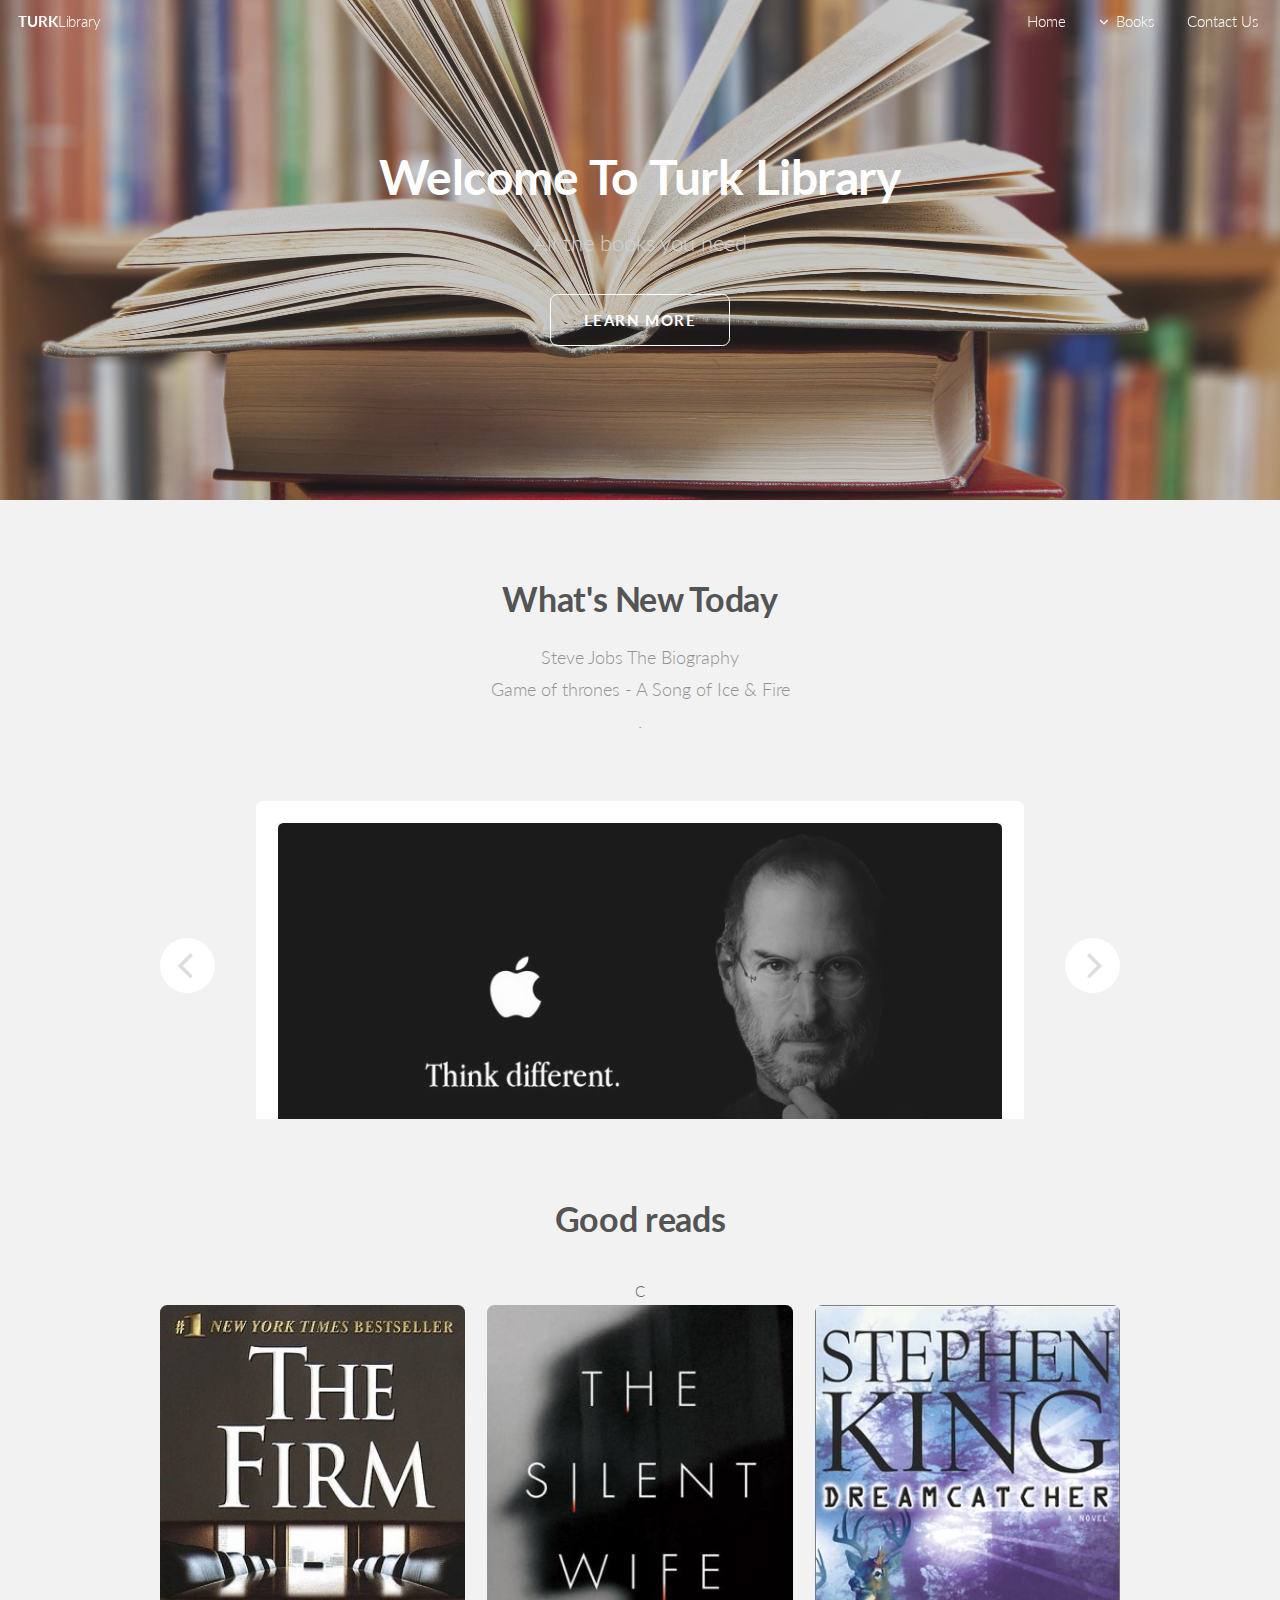
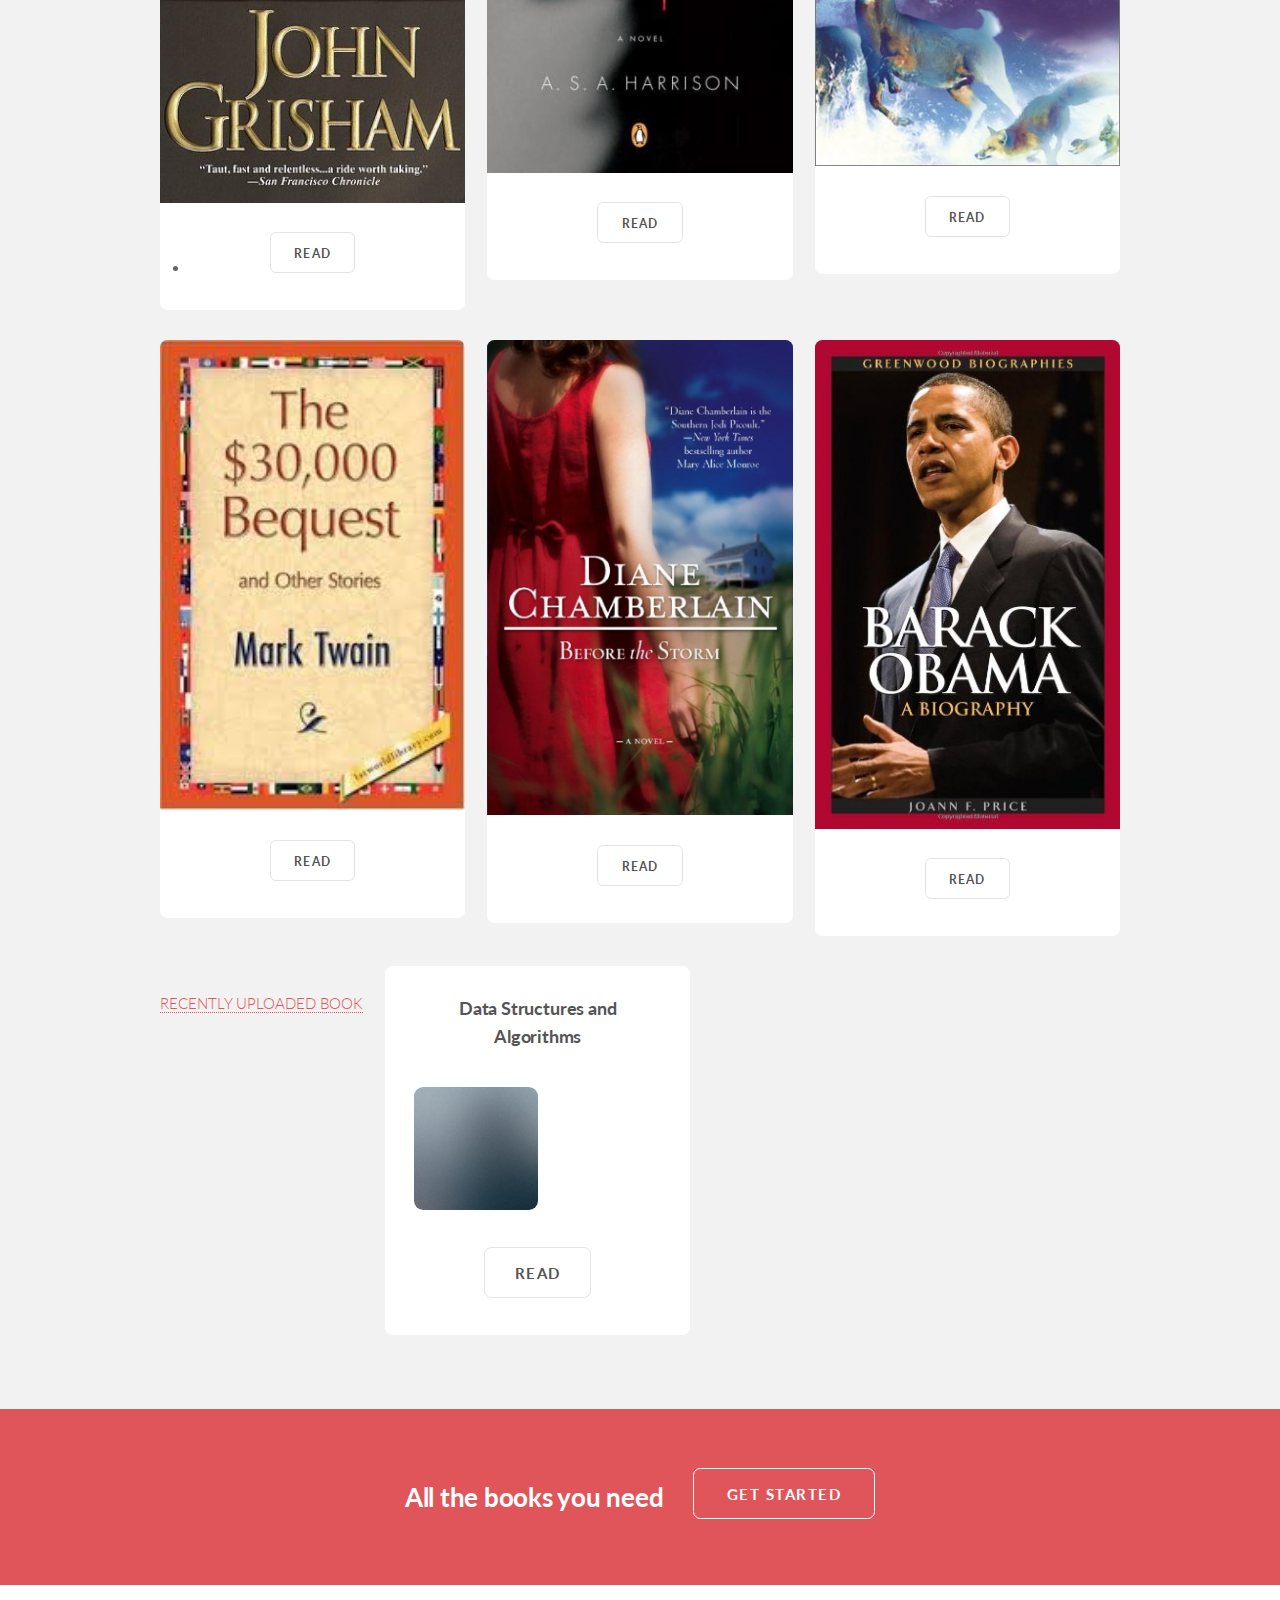
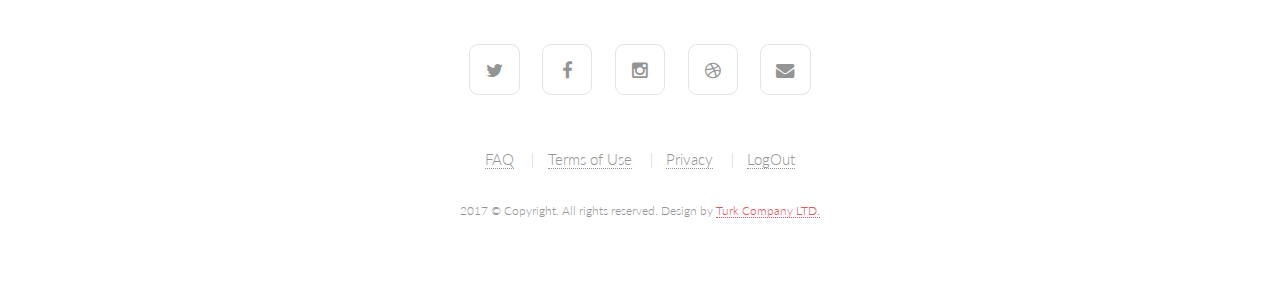
==== ebookedited/index.html @ c6bafd47 "Initial commit for ebook library project" ====
<!DOCTYPE HTML>

<html>
	<head>
		<title> Turk Library </title>
		<meta http-equiv="content-type" content="text/html; charset=utf-8" />
		<meta name="description" content="" />
		<meta name="keywords" content="" />
		<script src="js/jquery.min.js"></script>
		<script src="js/jquery.dropotron.min.js"></script>
		<script src="js/jquery.scrollgress.min.js"></script>
		<script src="js/jquery.scrolly.min.js"></script>
		<script src="js/jquery.slidertron.min.js"></script>
		<script src="js/skel.min.js"></script>
		<script src="js/skel-layers.min.js"></script>
		<script src="js/init.js"></script>
		<noscript>
			<link rel="stylesheet" href="css/skel.css" />
			<link rel="stylesheet" href="css/style.css" />
			<link rel="stylesheet" href="css/style-xlarge.css" />
		</noscript>

	</head>
	<body class="landing">

		<!-- Header -->
			<header id="header" class="alt skel-layers-fixed">
				<h1><a href="index.html">TURK<span>Library</span></a></h1>
				<nav id="nav">
					<ul>
						<li><a href="index.html">Home</a></li>
						<li>
							<a href="" class="icon fa-angle-down">Books</a>
							<ul>
								<li><a href="left-sidebar.html">History & Biography </a></li>
								<li><a href="right-sidebar.html">Education </a></li>
								<li><a href="no-sidebar.html"> Fiction</a></li>
							</ul>
						</li>
						<li><a href="elements.html"> Contact Us </a></li>
					</ul>
				</nav>
			</header>

	
			<section id="banner">
				<div class="inner">
					<h2> Welcome To Turk Library </h2>
					<p>All the books you need </p>
					<ul class="actions">
						<li><a href="#one" class="button big scrolly">Learn More</a></li>
					</ul>
				</div>
			</section>

		<!-- One -->
			<section id="one" class="wrapper style1">
				<div class="container">
					<header class="major">
						<h2>What's New Today </h2>
						<p> Steve Jobs The Biography <br />
						 Game of thrones - A Song of Ice & Fire <br />
						 .</p>
					</header>
					<div class="slider">
						<span class="nav-previous"></span>
						<div class="viewer">
							<div class="reel">
								<div class="slide">
									<img src="images/SJ.jpg" alt=" Game of thrones" />
								</div>
								<div class="slide">
									<img src="images/got.jpg" alt="" />
								</div>
								<div class="slide">
									<img src="images/slide03.jpg" alt="" />
								</div>
							</div>
						</div>
						<span class="nav-next"></span>
					</div>
				</div>
			</section>
			
		<!-- Two -->
			
		<!-- Three -->
			<section id="three" class="wrapper style1">
				<div class="container">
					<header class="major">
						<h2>Good reads</h2>C
					</header>
					<div class="row">
						<div class="4u 6u(2) 12u$(3)">
							<article class="box post">
								<a href="books/John Grisham-The Broker-Doubleday (2005).pdf" class="image fit"><img src="images/jg2.jpg" alt="" /></a>
									<li><a href="books/John Grisham-The Broker-Doubleday (2005).pdf" class="button"> Read </a></li>
								</ul>
							</article>
						</div>
						<div class="4u 6u$(2) 12u$(3)">
							<article class="box post">
								<a href="#" class="image fit"><img src="images/tsw.jpg" alt="" /></a>
								
								<ul class="actions">
									<li><a href="books/A. S. A. Harrison-The Silent Wife.epub" class="button">Read</a></li>
								</ul>
							</article>
						</div>
						<div class="4u$ 6u(2) 12u$(3)">
							<article class="box post">
								<a href="#" class="image fit"><img src="images/sk.jpg" alt="" /></a>
								<ul class="actions">
									<li><a href="books/Walter Isaacson-Steve Jobs  -Simon & Schuster (2011).pdf" class="button">Read</a></li>
								</ul>
							</article>
						</div>
						<div class="4u 6u$(2) 12u$(3)">
							<article class="box post">
								<a href="#" class="image fit"><img src="images/$30,000.jpg" alt="" /></a>
								<ul class="actions">
									<li><a href="books/Eoin Colfer-Artemis Fowl, Book 6 The Time Paradox (2008).pdf" class="button">Read</a></li>
								</ul>
							</article>
						</div>
						<div class="4u 6u(2) 12u$(3)">
							<article class="box post">
								<a href="#" class="image fit"><img src="images/bts.jpg" alt="" /></a>
								<ul class="actions">
									<li><a href="books/John Grisham-The Broker-Doubleday (2005).pdf" class="button">Read</a></li>
								</ul>
							</article>
						</div>
						<div class="4u$ 6u$(2) 12u$(3)">
							<article class="box post">
								<a href="#" class="image fit"><img src="images/bo.jpg" alt="" /></a>
								<ul class="actions">
									<li><a href="books/Stephen R. Lawhead-Avalon_ The Return of King Arthur-HarperTorch (2000).pdf" class="button">Read</a></li>
								</ul>
							</article>
						</div>
						
						<div><br><a>RECENTLY UPLOADED BOOK</a></br></div>
						
						
						<div class="4u$ 6u$(2) 12u$(3)">
							<article class="box post">
							<h3>Data Structures and Algorithms<h3>
								<p></p>
								<a href="#" class="image fit"><img src="images/pic09.jpg" alt="" /></a>
								<ul class="actions">
									<li><a href="books/new.pdf" class="button">Read</a></li>
								</ul>
							</article>
						</div>
						
					</div>
				</div>
			</section>
			
		<!-- CTA -->
			<section id="cta" class="wrapper style3">
				<h2>All the books you need</h2>
				<ul class="actions">
					<li><a href="google.com" class="button big">Get Started</a></li>
				</ul>
			</section>
			
		<!-- Footer -->
			<footer id="footer">
				<ul class="icons">
					<li><a href="http://twitter.com" class="icon fa-twitter"><span class="label">Twitter</span></a></li>
					<li><a href="http://facebook.com" class="icon fa-facebook"><span class="label">Facebook</span></a></li>
					<li><a href="http://instagram.com" class="icon fa-instagram"><span class="label">Instagram</span></a></li>
					<li><a href="http://dribble.com" class="icon fa-dribbble"><span class="label">Dribbble</span></a></li>
					<li><a href="http://gmail.com" class="icon fa-envelope"><span class="label">Envelope</span></a></li>
				</ul>
				<ul class="menu">
					<li><a href="#">FAQ</a></li>
					<li><a href="#">Terms of Use</a></li>
					<li><a href="#">Privacy</a></li>
					<li><a href="logout.php">LogOut</a></li>
				</ul>
				<span class="copyright">
					2017 &copy; Copyright. All rights reserved. Design by <a href="#">Turk Company LTD.</a>
				</span>
			</footer>

	</body>
</html>
---- ebookedited/css/skel.css ----
/* Resets (http://meyerweb.com/eric/tools/css/reset/ | v2.0 | 20110126 | License: none (public domain)) */

	html,body,div,span,applet,object,iframe,h1,h2,h3,h4,h5,h6,p,blockquote,pre,a,abbr,acronym,address,big,cite,code,del,dfn,em,img,ins,kbd,q,s,samp,small,strike,strong,sub,sup,tt,var,b,u,i,center,dl,dt,dd,ol,ul,li,fieldset,form,label,legend,table,caption,tbody,tfoot,thead,tr,th,td,article,aside,canvas,details,embed,figure,figcaption,footer,header,hgroup,menu,nav,output,ruby,section,summary,time,mark,audio,video{margin:0;padding:0;border:0;font-size:100%;font:inherit;vertical-align:baseline;}article,aside,details,figcaption,figure,footer,header,hgroup,menu,nav,section{display:block;}body{line-height:1;}ol,ul{list-style:none;}blockquote,q{quotes:none;}blockquote:before,blockquote:after,q:before,q:after{content:'';content:none;}table{border-collapse:collapse;border-spacing:0;}body{-webkit-text-size-adjust:none}

/* Box Model */

	*, *:before, *:after {
		-moz-box-sizing: border-box;
		-webkit-box-sizing: border-box;
		box-sizing: border-box;
	}

/* Container */

	body {
		/* min-width: (containers) */
		min-width: 1200px;
	}

	.container {
		margin-left: auto;
		margin-right: auto;
		
		/* width: (containers) */
		width: 1200px;
	}

	/* Modifiers */

		/* 125% */
			.container.\31 25\25 {
				width: 100%;
				
				/* max-width: (containers * 1.25) */
				max-width: 1500px;

				/* min-width: (containers) */
				min-width: 1200px;
			}

		/* 75% */
			.container.\37 5\25 {
				
				/* width: (containers * 0.75) */
				width: 900px;

			}

		/* 50% */
			.container.\35 0\25 {
				
				/* width: (containers * 0.50) */
				width: 600px;

			}

		/* 25% */
			.container.\32 5\25 {
				
				/* width: (containers * 0.25) */
				width: 300px;

			}

/* Grid */

	.row {
		border-bottom: solid 1px transparent;
	}
	
	.row > * {
		float: left;
	}
	
	.row:after, .row:before {
		content: '';
		display: block;
		clear: both;
		height: 0;
	}
	
	.row.uniform > * > :first-child {
		margin-top: 0;
	}
	
	.row.uniform > * > :last-child {
		margin-bottom: 0;
	}

	/* Gutters */

		/* Normal */
		
			.row > * {
				/* padding: (gutters.horizontal) 0 0 (gutters.vertical) */
				padding: 0 0 0 2em;
			}

			.row {
				/* margin: -(gutters.horizontal) 0 0 -(gutters.vertical) */
				margin: 0 0 0 -2em;
			}
			
			.row.uniform > * {
				/* padding: (gutters.vertical) 0 0 (gutters.vertical) */
				padding: 2em 0 0 2em;
			}

			.row.uniform {
				/* margin: -(gutters.vertical) 0 0 -(gutters.vertical) */
				margin: -2em 0 0 -2em;
			}
			
		/* 200% */
		
			.row.\32 00\25 > * {
				/* padding: (gutters.horizontal) 0 0 (gutters.vertical) */
				padding: 0 0 0 4em;
			}

			.row.\32 00\25 {
				/* margin: -(gutters.horizontal) 0 0 -(gutters.vertical) */
				margin: 0 0 0 -4em;
			}

			.row.uniform.\32 00\25 > * {
				/* padding: (gutters.vertical) 0 0 (gutters.vertical) */
				padding: 4em 0 0 4em;
			}

			.row.uniform.\32 00\25 {
				/* margin: -(gutters.vertical) 0 0 -(gutters.vertical) */
				margin: -4em 0 0 -4em;
			}

		/* 150% */
		
			.row.\31 50\25 > * {
				/* padding: (gutters.horizontal) 0 0 (gutters.vertical) */
				padding: 0 0 0 1.5em;
			}

			.row.\31 50\25 {
				/* margin: -(gutters.horizontal) 0 0 -(gutters.vertical) */
				margin: 0 0 0 -1.5em;
			}

			.row.uniform.\31 50\25 > * {
				/* padding: (gutters.vertical) 0 0 (gutters.vertical) */
				padding: 1.5em 0 0 1.5em;
			}

			.row.uniform.\31 50\25 {
				/* margin: -(gutters.vertical) 0 0 -(gutters.vertical) */
				margin: -1.5em 0 0 -1.5em;
			}

		/* 50% */
		
			.row.\35 0\25 > * {
				/* padding: (gutters.horizontal) 0 0 (gutters.vertical) */
				padding: 0 0 0 1em;
			}

			.row.\35 0\25 {
				/* margin: -(gutters.horizontal) 0 0 -(gutters.vertical) */
				margin: 0 0 0 -1em;
			}

			.row.uniform.\35 0\25 > * {
				/* padding: (gutters.vertical) 0 0 (gutters.vertical) */
				padding: 1em 0 0 1em;
			}

			.row.uniform.\35 0\25 {
				/* margin: -(gutters.vertical) 0 0 -(gutters.vertical) */
				margin: -1em 0 0 -1em;
			}

		/* 25% */
		
			.row.\32 5\25 > * {
				/* padding: (gutters.horizontal) 0 0 (gutters.vertical) */
				padding: 0 0 0 0.5em;
			}

			.row.\32 5\25 {
				/* margin: -(gutters.horizontal) 0 0 -(gutters.vertical) */
				margin: 0 0 0 -0.5em;
			}

			.row.uniform.\32 5\25 > * {
				/* padding: (gutters.vertical) 0 0 (gutters.vertical) */
				padding: 0.5em 0 0 0.5em;
			}

			.row.uniform.\32 5\25 {
				/* margin: -(gutters.vertical) 0 0 -(gutters.vertical) */
				margin: -0.5em 0 0 -0.5em;
			}

		/* 0% */
		
			.row.\30 \25 > * {
				/* padding: (gutters.horizontal) 0 0 (gutters.vertical) */
				padding: 0;
			}

			.row.\30 \25 {
				/* margin: -(gutters.horizontal) 0 0 -(gutters.vertical) */
				margin: 0;
			}

	/* Cells */

		.\31 2u, .\31 2u\24, .\31 2u\28 1\29, .\31 2u\24\28 1\29 { width: 100%; clear: none; }
		.\31 1u, .\31 1u\24, .\31 1u\28 1\29, .\31 1u\24\28 1\29 { width: 91.6666666667%; clear: none; }
		.\31 0u, .\31 0u\24, .\31 0u\28 1\29, .\31 0u\24\28 1\29 { width: 83.3333333333%; clear: none; }
		.\39 u, .\39 u\24, .\39 u\28 1\29, .\39 u\24\28 1\29 { width: 75%; clear: none; }
		.\38 u, .\38 u\24, .\38 u\28 1\29, .\38 u\24\28 1\29 { width: 66.6666666667%; clear: none; }
		.\37 u, .\37 u\24, .\37 u\28 1\29, .\37 u\24\28 1\29 { width: 58.3333333333%; clear: none; }
		.\36 u, .\36 u\24, .\36 u\28 1\29, .\36 u\24\28 1\29 { width: 50%; clear: none; }
		.\35 u, .\35 u\24, .\35 u\28 1\29, .\35 u\24\28 1\29 { width: 41.6666666667%; clear: none; }
		.\34 u, .\34 u\24, .\34 u\28 1\29, .\34 u\24\28 1\29 { width: 33.3333333333%; clear: none; }
		.\33 u, .\33 u\24, .\33 u\28 1\29, .\33 u\24\28 1\29 { width: 25%; clear: none; }
		.\32 u, .\32 u\24, .\32 u\28 1\29, .\32 u\24\28 1\29 { width: 16.6666666667%; clear: none; }
		.\31 u, .\31 u\24, .\31 u\28 1\29, .\31 u\24\28 1\29 { width: 8.3333333333%; clear: none; }

		.\31 2u\24 + *, .\31 2u\24\28 1\29 + *,
		.\31 1u\24 + *, .\31 1u\24\28 1\29 + *,
		.\31 0u\24 + *, .\31 0u\24\28 1\29 + *,
		.\39 u\24 + *, .\39 u\24\28 1\29 + *,
		.\38 u\24 + *, .\38 u\24\28 1\29 + *,
		.\37 u\24 + *, .\37 u\24\28 1\29 + *,
		.\36 u\24 + *, .\36 u\24\28 1\29 + *,
		.\35 u\24 + *, .\35 u\24\28 1\29 + *,
		.\34 u\24 + *, .\34 u\24\28 1\29 + *,
		.\33 u\24 + *, .\33 u\24\28 1\29 + *,
		.\32 u\24 + *, .\32 u\24\28 1\29 + *,
		.\31 u\24  + *,  .\31 u\24\28 1\29 + * {
			clear: left;
		}
			
		.\-11u { margin-left: 91.6666666667% }
		.\-10u { margin-left: 83.3333333333% }
		.\-9u { margin-left: 75% }
		.\-8u { margin-left: 66.6666666667% }
		.\-7u { margin-left: 58.3333333333% }
		.\-6u { margin-left: 50% }
		.\-5u { margin-left: 41.6666666667% }
		.\-4u { margin-left: 33.3333333333% }
		.\-3u { margin-left: 25% }
		.\-2u { margin-left: 16.6666666667% }
		.\-1u { margin-left: 8.3333333333% }
---- ebookedited/css/style.css ----
@import url(font-awesome.min.css);
@import url("http://fonts.googleapis.com/css?family=Lato:300,700");

/* Basic */

	body {
		background: #fff;
	}

		body.is-loading * {
			-moz-animation: none !important;
			-webkit-animation: none !important;
			-o-animation: none !important;
			-ms-animation: none !important;
			animation: none !important;
			-moz-transition: none !important;
			-webkit-transition: none !important;
			-o-transition: none !important;
			-ms-transition: none !important;
			transition: none !important;
		}

	body, input, select, textarea {
		color: #646464;
		font-family: "Lato", Helvetica, sans-serif;
		font-size: 15pt;
		font-weight: 300;
		line-height: 1.75em;
	}

	a {
		-moz-transition: color 0.2s ease-in-out, border-color 0.2s ease-in-out;
		-webkit-transition: color 0.2s ease-in-out, border-color 0.2s ease-in-out;
		-o-transition: color 0.2s ease-in-out, border-color 0.2s ease-in-out;
		-ms-transition: color 0.2s ease-in-out, border-color 0.2s ease-in-out;
		transition: color 0.2s ease-in-out, border-color 0.2s ease-in-out;
		color: #e0555a;
		text-decoration: none;
		border-bottom: dotted 1px;
	}

		a:hover {
			text-decoration: none;
			color: #e0555a !important;
			border-bottom-color: transparent;
		}

	strong, b {
		color: #545454;
		font-weight: 700;
	}

	em, i {
		font-style: italic;
	}

	p {
		margin: 0 0 2em 0;
	}

	h1, h2, h3, h4, h5, h6 {
		color: #545454;
		font-weight: 700;
		line-height: 1em;
		margin: 0 0 1em 0;
		letter-spacing: -0.01em;
	}

		h1 a, h2 a, h3 a, h4 a, h5 a, h6 a {
			color: inherit;
			text-decoration: none;
		}

	h2 {
		font-size: 1.75em;
		line-height: 1.5em;
	}

	h3 {
		font-size: 1.25em;
		line-height: 1.5em;
	}

	h4 {
		font-size: 1.1em;
		line-height: 1.5em;
	}

	h5 {
		font-size: 0.9em;
		line-height: 1.5em;
	}

	h6 {
		font-size: 0.7em;
		line-height: 1.5em;
	}

	sub {
		font-size: 0.8em;
		position: relative;
		top: 0.5em;
	}

	sup {
		font-size: 0.8em;
		position: relative;
		top: -0.5em;
	}

	hr {
		border: 0;
		border-bottom: solid 1px rgba(144, 144, 144, 0.25);
		margin: 2em 0;
	}

		hr.major {
			margin: 3em 0;
		}

	blockquote {
		border-left: solid 4px rgba(144, 144, 144, 0.25);
		font-style: italic;
		margin: 0 0 2em 0;
		padding: 0.5em 0 0.5em 2em;
	}

	pre {
		-webkit-overflow-scrolling: touch;
		font-family: "Courier New", monospace;
		font-size: 0.9em;
		margin: 0 0 2em 0;
	}

		pre code {
			display: block;
			line-height: 1.75em;
			padding: 1em 1.5em;
			overflow-x: auto;
		}

	.align-left {
		text-align: left;
	}

	.align-center {
		text-align: center;
	}

	.align-right {
		text-align: right;
	}

/* Section/Article */

	section.special, article.special {
		text-align: center;
	}

	header p {
		color: #949494;
		position: relative;
		margin: 0 0 1.5em 0;
	}

	header h2 + p {
		font-size: 1.25em;
		margin-top: -1em;
		line-height: 1.75em;
	}

	header h3 + p {
		font-size: 1.1em;
		margin-top: -0.85em;
		line-height: 1.5em;
	}

	header h4 + p,
	header h5 + p,
	header h6 + p {
		font-size: 0.9em;
		margin-top: -0.75em;
		line-height: 1.5em;
	}

	header.major {
		text-align: center;
	}

		header.major h2 {
			font-size: 2.35em;
		}

		header.major p {
			margin: -1em 0 3.5em 0;
		}

/* Form */

	form {
		margin: 0 0 2em 0;
	}

	label {
		color: #545454;
		display: block;
		font-size: 0.9em;
		font-weight: 700;
		margin: 0 0 1em 0;
	}

	input[type="text"],
	input[type="password"],
	input[type="email"],
	select,
	textarea {
		-moz-appearance: none;
		-webkit-appearance: none;
		-o-appearance: none;
		-ms-appearance: none;
		appearance: none;
		background: rgba(144, 144, 144, 0.075);
		border-radius: 0.5em;
		border: none;
		border: solid 1px rgba(144, 144, 144, 0.25);
		color: inherit;
		display: block;
		outline: 0;
		padding: 0 1em;
		text-decoration: none;
		width: 100%;
	}

		input[type="text"]:invalid,
		input[type="password"]:invalid,
		input[type="email"]:invalid,
		select:invalid,
		textarea:invalid {
			box-shadow: none;
		}

		input[type="text"]:focus,
		input[type="password"]:focus,
		input[type="email"]:focus,
		select:focus,
		textarea:focus {
			border-color: #e0555a;
			box-shadow: 0 0 0 1px #e0555a;
		}

	.select-wrapper {
		text-decoration: none;
		display: block;
		position: relative;
	}

		.select-wrapper:before {
			-moz-osx-font-smoothing: grayscale;
			-webkit-font-smoothing: antialiased;
			font-family: FontAwesome;
			font-style: normal;
			font-weight: normal;
			text-transform: none !important;
		}

		.select-wrapper:before {
			content: '\f078';
			color: rgba(144, 144, 144, 0.25);
			display: block;
			height: 2.75em;
			line-height: 2.75em;
			pointer-events: none;
			position: absolute;
			right: 0;
			text-align: center;
			top: 0;
			width: 2.75em;
		}

		.select-wrapper select::-ms-expand {
			display: none;
		}

	input[type="text"],
	input[type="password"],
	input[type="email"],
	select {
		height: 2.75em;
	}

	textarea {
		padding: 0.75em 1em;
	}

	input[type="checkbox"],
	input[type="radio"] {
		-moz-appearance: none;
		-webkit-appearance: none;
		-o-appearance: none;
		-ms-appearance: none;
		appearance: none;
		display: block;
		float: left;
		margin-right: -2em;
		opacity: 0;
		width: 1em;
		z-index: -1;
	}

		input[type="checkbox"] + label,
		input[type="radio"] + label {
			text-decoration: none;
			color: #646464;
			cursor: pointer;
			display: inline-block;
			font-size: 1em;
			font-weight: 300;
			padding-left: 2.4em;
			padding-right: 0.75em;
			position: relative;
		}

			input[type="checkbox"] + label:before,
			input[type="radio"] + label:before {
				-moz-osx-font-smoothing: grayscale;
				-webkit-font-smoothing: antialiased;
				font-family: FontAwesome;
				font-style: normal;
				font-weight: normal;
				text-transform: none !important;
			}

			input[type="checkbox"] + label:before,
			input[type="radio"] + label:before {
				background: rgba(144, 144, 144, 0.075);
				border-radius: 0.5em;
				border: solid 1px rgba(144, 144, 144, 0.25);
				content: '';
				display: inline-block;
				height: 1.65em;
				left: 0;
				line-height: 1.58125em;
				position: absolute;
				text-align: center;
				top: 0;
				width: 1.65em;
			}

		input[type="checkbox"]:checked + label:before,
		input[type="radio"]:checked + label:before {
			background: #494d53;
			border-color: #494d53;
			color: #ffffff;
			content: '\f00c';
		}

		input[type="checkbox"]:focus + label:before,
		input[type="radio"]:focus + label:before {
			border-color: #e0555a;
			box-shadow: 0 0 0 1px #e0555a;
		}

	input[type="checkbox"] + label:before {
		border-radius: 0.5em;
	}

	input[type="radio"] + label:before {
		border-radius: 100%;
	}

	::-webkit-input-placeholder {
		color: #949494 !important;
		opacity: 1.0;
	}

	:-moz-placeholder {
		color: #949494 !important;
		opacity: 1.0;
	}

	::-moz-placeholder {
		color: #949494 !important;
		opacity: 1.0;
	}

	:-ms-input-placeholder {
		color: #949494 !important;
		opacity: 1.0;
	}

	.formerize-placeholder {
		color: #949494 !important;
		opacity: 1.0;
	}

/* Box */

	.box {
		border-radius: 0.5em;
		border: solid 1px rgba(144, 144, 144, 0.25);
		margin-bottom: 2em;
		padding: 2em;
	}

		.box > :last-child,
		.box > :last-child > :last-child,
		.box > :last-child > :last-child > :last-child {
			margin-bottom: 0;
		}

		.box.alt {
			border: 0;
			border-radius: 0;
			padding: 0;
		}

		.box.post {
			margin-left: auto;
			margin-right: auto;
			text-align: center;
		}

			.box.post .image:first-child {
				border-bottom-left-radius: 0;
				border-bottom-right-radius: 0;
				margin: -2em 0 2em -2em;
				width: calc(100% + 4em);
			}

				.box.post .image:first-child img {
					border-bottom-left-radius: 0;
					border-bottom-right-radius: 0;
				}

/* Icon */

	.icon {
		text-decoration: none;
		border-bottom: none;
		position: relative;
	}

		.icon:before {
			-moz-osx-font-smoothing: grayscale;
			-webkit-font-smoothing: antialiased;
			font-family: FontAwesome;
			font-style: normal;
			font-weight: normal;
			text-transform: none !important;
		}

		.icon > .label {
			display: none;
		}

/* Image */

	.image {
		border-radius: 0.5em;
		border: 0;
		display: inline-block;
		position: relative;
	}

		.image img {
			position: relative;
			border-radius: 0.5em;
			display: block;
		}

		.image.left {
			float: left;
			padding: 0 1.5em 1em 0;
			top: 0.25em;
		}

		.image.right {
			float: right;
			padding: 0 0 1em 1.5em;
			top: 0.25em;
		}

		.image.left, .image.right {
			max-width: 20%;
		}

			.image.left img, .image.right img {
				width: 50%;
			}

		.image.fit {
			display: block;
			margin: 0 0 2em 0;
			width: 50%;
		}

			.image.fit img {
				display: block;
				width: 100%;
			}

/* List */

	ol {
		list-style: decimal;
		margin: 0 0 2em 0;
		padding-left: 1.25em;
	}

		ol li {
			padding-left: 0.25em;
		}

	ul {
		list-style: disc;
		margin: 0 0 2em 0;
		padding-left: 1em;
	}

		ul li {
			padding-left: 0.5em;
		}

		ul.alt {
			list-style: none;
			padding-left: 0;
		}

			ul.alt li {
				border-top: solid 1px rgba(144, 144, 144, 0.25);
				padding: 0.5em 0;
			}

				ul.alt li:first-child {
					border-top: 0;
					padding-top: 0;
				}

		ul.icons {
			cursor: default;
			list-style: none;
			padding-left: 0;
		}

			ul.icons li {
				display: inline-block;
				padding: 0 1.25em 0 0;
			}

				ul.icons li:last-child {
					padding-right: 0 !important;
				}

				ul.icons li .icon {
					border-radius: 0.5em;
					border: solid 1px rgba(144, 144, 144, 0.25);
					color: #949494 !important;
					display: inline-block;
					font-size: 1.25em;
					height: 2.75em;
					line-height: 2.75em;
					text-align: center;
					width: 2.75em;
				}

				ul.icons li a.icon {
					-moz-transition: background-color 0.2s ease-in-out, color 0.2s ease-in-out;
					-webkit-transition: background-color 0.2s ease-in-out, color 0.2s ease-in-out;
					-o-transition: background-color 0.2s ease-in-out, color 0.2s ease-in-out;
					-ms-transition: background-color 0.2s ease-in-out, color 0.2s ease-in-out;
					transition: background-color 0.2s ease-in-out, color 0.2s ease-in-out;
				}

					ul.icons li a.icon:hover {
						background-color: rgba(144, 144, 144, 0.075);
					}

					ul.icons li a.icon:active {
						background-color: rgba(144, 144, 144, 0.2);
					}

		ul.actions {
			cursor: default;
			list-style: none;
			padding-left: 0;
		}

			ul.actions li {
				display: inline-block;
				padding: 0 1em 0 0;
				vertical-align: middle;
			}

				ul.actions li:last-child {
					padding-right: 0;
				}

			ul.actions.small li {
				padding: 0 0.5em 0 0;
			}

			ul.actions.vertical li {
				display: block;
				padding: 1em 0 0 0;
			}

				ul.actions.vertical li:first-child {
					padding-top: 0;
				}

				ul.actions.vertical li > * {
					margin-bottom: 0;
				}

			ul.actions.vertical.small li {
				padding: 0.5em 0 0 0;
			}

				ul.actions.vertical.small li:first-child {
					padding-top: 0;
				}

			ul.actions.fit {
				display: table;
				margin-left: -1em;
				padding: 0;
				table-layout: fixed;
				width: calc(100% + 1em);
			}

				ul.actions.fit li {
					display: table-cell;
					padding: 0 0 0 1em;
				}

					ul.actions.fit li > * {
						margin-bottom: 0;
					}

				ul.actions.fit.small {
					margin-left: -0.5em;
					width: calc(100% + 0.5em);
				}

					ul.actions.fit.small li {
						padding: 0 0 0 0.5em;
					}

		ul.menu {
			line-height: 1em;
			list-style: none;
			padding: 0;
		}

			ul.menu li {
				border-left: solid 1px rgba(144, 144, 144, 0.25);
				display: inline-block;
				margin-left: 1em;
				padding-left: 1em;
			}

				ul.menu li:first-child {
					border-left: 0;
					margin-left: 0;
					padding-left: 0;
				}

	dl {
		margin: 0 0 2em 0;
	}

/* Button */

	input[type="submit"],
	input[type="reset"],
	input[type="button"],
	.button {
		-moz-appearance: none;
		-webkit-appearance: none;
		-o-appearance: none;
		-ms-appearance: none;
		appearance: none;
		-moz-transition: background-color 0.2s ease-in-out, color 0.2s ease-in-out;
		-webkit-transition: background-color 0.2s ease-in-out, color 0.2s ease-in-out;
		-o-transition: background-color 0.2s ease-in-out, color 0.2s ease-in-out;
		-ms-transition: background-color 0.2s ease-in-out, color 0.2s ease-in-out;
		transition: background-color 0.2s ease-in-out, color 0.2s ease-in-out;
		background-color: transparent;
		border-radius: 0.5em;
		border: solid 1px rgba(144, 144, 144, 0.25) !important;
		color: #545454 !important;
		cursor: pointer;
		display: inline-block;
		font-size: 0.8em;
		font-weight: 700;
		height: 3.5em;
		letter-spacing: 0.1em;
		line-height: 3.5em;
		overflow: hidden;
		padding: 0 2em;
		text-align: center;
		text-decoration: none;
		text-overflow: ellipsis;
		text-transform: uppercase;
		white-space: nowrap;
	}

		input[type="submit"]:hover,
		input[type="reset"]:hover,
		input[type="button"]:hover,
		.button:hover {
			background-color: rgba(144, 144, 144, 0.075);
			color: #545454 !important;
		}

		input[type="submit"]:active,
		input[type="reset"]:active,
		input[type="button"]:active,
		.button:active {
			background-color: rgba(144, 144, 144, 0.2);
		}

		input[type="submit"].icon,
		input[type="reset"].icon,
		input[type="button"].icon,
		.button.icon {
			padding-left: 1.35em;
		}

			input[type="submit"].icon:before,
			input[type="reset"].icon:before,
			input[type="button"].icon:before,
			.button.icon:before {
				margin-right: 0.5em;
			}

		input[type="submit"].fit,
		input[type="reset"].fit,
		input[type="button"].fit,
		.button.fit {
			display: block;
			margin: 0 0 1em 0;
			width: 100%;
		}

		input[type="submit"].small,
		input[type="reset"].small,
		input[type="button"].small,
		.button.small {
			font-size: 0.8em;
		}

		input[type="submit"].big,
		input[type="reset"].big,
		input[type="button"].big,
		.button.big {
			font-size: 1em;
			height: 3.5em;
			line-height: 3.5em;
			padding: 0 2.25em;
		}

		input[type="submit"].special,
		input[type="reset"].special,
		input[type="button"].special,
		.button.special {
			background-color: #e0555a;
			color: #ffffff !important;
		}

			input[type="submit"].special:hover,
			input[type="reset"].special:hover,
			input[type="button"].special:hover,
			.button.special:hover {
				background-color: #E46B6F;
			}

			input[type="submit"].special:active,
			input[type="reset"].special:active,
			input[type="button"].special:active,
			.button.special:active {
				background-color: #DC3F45;
			}

		input[type="submit"].disabled, input[type="submit"]:disabled,
		input[type="reset"].disabled,
		input[type="reset"]:disabled,
		input[type="button"].disabled,
		input[type="button"]:disabled,
		.button.disabled,
		.button:disabled {
			background-color: #646464 !important;
			box-shadow: inset 0 -0.15em 0 0 rgba(0, 0, 0, 0.15);
			color: #fff !important;
			cursor: default;
			opacity: 0.25;
		}

/* Feature */

	.feature {
		text-decoration: none;
		padding-left: 6.5em;
		position: relative;
		text-align: left;
	}

		.feature:before {
			-moz-osx-font-smoothing: grayscale;
			-webkit-font-smoothing: antialiased;
			font-family: FontAwesome;
			font-style: normal;
			font-weight: normal;
			text-transform: none !important;
		}

		.feature:before {
			border-radius: 0.5em;
			border: solid 1px rgba(144, 144, 144, 0.25);
			color: #e0555a;
			display: inline-block;
			font-size: 2.25em;
			height: 2em;
			left: 0;
			line-height: 2em;
			position: absolute;
			text-align: center;
			top: 0;
			width: 2em;
		}

		.feature h3 {
			margin: 0 0 0.7em 0;
		}

/* Slider */

	.slider {
		position: relative;
	}

		.slider .viewer {
			position: relative;
			border-radius: 0.5em;
			border: solid 1.5em #fff;
			height: 20em;
			margin: 0 auto;
			overflow: hidden;
			width: 80%;
		}

		.slider .slide img {
			border-radius: 0.375em;
			display: block;
			width: 100%;
		}

		.slider .nav-next,
		.slider .nav-previous {
			text-decoration: none;
			background: #fff;
			border-radius: 100%;
			color: #ddd;
			cursor: pointer;
			display: block;
			font-size: 3em;
			height: 1.25em;
			line-height: 1.15em;
			margin-top: -0.5em;
			position: absolute;
			text-align: center;
			top: 50%;
			width: 1.25em;
		}

			.slider .nav-next:before,
			.slider .nav-previous:before {
				-moz-osx-font-smoothing: grayscale;
				-webkit-font-smoothing: antialiased;
				font-family: FontAwesome;
				font-style: normal;
				font-weight: normal;
				text-transform: none !important;
			}

			.slider .nav-next:before,
			.slider .nav-previous:before {
				position: relative;
			}

		.slider .nav-next {
			right: 0;
		}

			.slider .nav-next:before {
				content: '\f105';
				right: -0.05em;
			}

		.slider .nav-previous {
			left: 0;
		}

			.slider .nav-previous:before {
				content: '\f104';
				left: -0.05em;
			}

/* Wrapper */

	.wrapper {
		padding: 5em 0 3em 0;
	}

		.wrapper.style1 {
			background: #f2f2f2;
		}

			.wrapper.style1 .box {
				background: #ffffff;
				border: 0;
			}

		.wrapper.style2 {
			background: #ffffff;
		}

		.wrapper.style3 {
			background: #e0555a;
			color: #d1f2f5;
		}

			.wrapper.style3 h1, .wrapper.style3 h2, .wrapper.style3 h3, .wrapper.style3 h4, .wrapper.style3 h5, .wrapper.style3 h6 {
				color: #ffffff;
			}

			.wrapper.style3 header p {
				color: #b5ebef;
			}

			.wrapper.style3 .button {
				border-color: white !important;
				color: #ffffff !important;
			}

				.wrapper.style3 .button:hover {
					background-color: rgba(255, 255, 255, 0.075);
				}

				.wrapper.style3 .button:active {
					background-color: rgba(255, 255, 255, 0.2);
				}

/* Header */

	#skel-layers-wrapper {
		padding-top: 3em;
	}

	body.landing #skel-layers-wrapper {
		padding-top: 0;
	}
	@-moz-keyframes reveal-header { 0% { top: -5em; } 100% { top: 0; } }
	@-webkit-keyframes reveal-header { 0% { top: -5em; } 100% { top: 0; } }
	@-o-keyframes reveal-header { 0% { top: -5em; } 100% { top: 0; } }
	@-ms-keyframes reveal-header { 0% { top: -5em; } 100% { top: 0; } }
	@keyframes reveal-header { 0% { top: -5em; } 100% { top: 0; } }

	#header {
		background-color: #fff;
		box-shadow: 0 1px 2px 0 rgba(0, 0, 0, 0.05);
		color: inherit;
		cursor: default;
		height: 3em;
		left: 0;
		line-height: 3em;
		position: fixed;
		top: 0;
		width: 100%;
		z-index: 10000;
	}

		#header.reveal {
			-moz-animation: reveal-header 0.5s;
			-webkit-animation: reveal-header 0.5s;
			-o-animation: reveal-header 0.5s;
			-ms-animation: reveal-header 0.5s;
			animation: reveal-header 0.5s;
		}

		#header.alt {
			-moz-animation: none;
			-webkit-animation: none;
			-o-animation: none;
			-ms-animation: none;
			animation: none;
			background-color: transparent;
			box-shadow: none;
			color: #fff;
		}

		#myInput
		{
			width: 500px;
			outline: none;
			border: none;
			clear: top ;
			float: right;
		}

		#header h1 {
			color: inherit;
			font-size: 1em;
			height: inherit;
			left: 1.25em;
			line-height: inherit;
			margin: 0;
			padding: 0;
			position: absolute;
			top: 0;
		}

			#header h1 span {
				font-weight: 300;
			}

			#header h1 a {
				border: 0;
			}

		#header nav {
			height: inherit;
			line-height: inherit;
			position: absolute;
			right: 1.5em;
			top: 0;
			vertical-align: middle;
		}

			#header nav > ul {
				list-style: none;
				margin: 0;
				padding-left: 0;
			}

				#header nav > ul > li {
					border-radius: 0.5em;
					display: inline-block;
					margin-left: 2em;
					padding-left: 0;
				}

					#header nav > ul > li a {
						border: 0;
						color: inherit;
						display: inline-block;
						text-decoration: none;
					}

						#header nav > ul > li a.icon:before {
							margin-right: 0.5em;
						}

					#header nav > ul > li:first-child {
						margin-left: 0;
					}

					#header nav > ul > li .button {
						height: 2.25em;
						line-height: 2.25em;
						margin-bottom: 0;
						padding: 0 1em;
						position: relative;
						top: -0.075em;
						vertical-align: middle;
					}

					#header nav > ul > li > ul {
						display: none;
					}

		#header .container {
			position: relative;
		}

			#header .container h1 {
				left: 0;
			}

			#header .container nav {
				right: 0;
			}

	.dropotron {
		background: #fff;
		border-radius: 0.5em;
		box-shadow: 0 0 3px 1px rgba(0, 0, 0, 0.05);
		list-style: none;
		margin-top: -0.75em;
		min-width: 10em;
		padding: 0.75em 0;
	}

		.dropotron li {
			padding: 0;
		}

			.dropotron li a {
				-moz-transition: none !important;
				-webkit-transition: none !important;
				-o-transition: none !important;
				-ms-transition: none !important;
				transition: none !important;
				border: 0;
				box-shadow: inset 0 1px 0 0 rgba(144, 144, 144, 0.2);
				color: inherit;
				display: block;
				line-height: 2.25em;
				padding: 0 1em;
			}

			.dropotron li:first-child > a {
				box-shadow: none;
			}

			.dropotron li.active > a, .dropotron li:hover > a {
				background: #e0555a;
				color: #ffffff !important;
			}

		.dropotron.level-0 {
			font-size: 0.9em;
			margin-top: 1em;
		}

			.dropotron.level-0:before {
				-moz-transform: rotate(45deg);
				-webkit-transform: rotate(45deg);
				-o-transform: rotate(45deg);
				-ms-transform: rotate(45deg);
				transform: rotate(45deg);
				background: #fff;
				content: '';
				display: block;
				height: 0.75em;
				position: absolute;
				right: 1.5em;
				top: -0.375em;
				width: 0.75em;
				box-shadow: inset 1px 1px 0 0 rgba(0, 0, 0, 0.075);
				box-shadow: -1px -1px 2px 0 rgba(0, 0, 0, 0.05);
			}

/* Banner */

	#banner {
		background-attachment: scroll,						fixed;
		background-color: #494d53;
		background-image: url("images/overlay.png"), url("../images/banner.jpg");
		background-position: top left,					center center;
		background-repeat: repeat,						no-repeat;
		background-size: auto,						cover;
		color: #d1d2d4;
		padding: 16em 0;
		position: relative;
		text-align: center;
	}

		#banner:after {
			-moz-transition: opacity 2s ease-in-out;
			-webkit-transition: opacity 2s ease-in-out;
			-o-transition: opacity 2s ease-in-out;
			-ms-transition: opacity 2s ease-in-out;
			transition: opacity 2s ease-in-out;
			background: #3d4045;
			content: '';
			height: 100%;
			left: 0;
			opacity: 0;
			position: absolute;
			top: 0;
			width: 100%;
			z-index: 1;
		}

		#banner :last-child {
			margin-bottom: 0;
		}

		#banner h1, #banner h2, #banner h3, #banner h4, #banner h5, #banner h6 {
			color: #ffffff;
		}

		#banner .inner {
			position: relative;
			z-index: 2;
		}

		#banner .button {
			border-color: white !important;
			color: #ffffff !important;
		}

			#banner .button:hover {
				background-color: rgba(255, 255, 255, 0.075);
			}

			#banner .button:active {
				background-color: rgba(255, 255, 255, 0.2);
			}

		#banner h2 {
			font-size: 3.25em;
			line-height: 1.25em;
			margin: 0 0 0.5em 0;
			padding: 0;
		}

		#banner p {
			font-size: 1.5em;
			margin-bottom: 1.75em;
		}

	body.is-loading #banner:after {
		opacity: 1.0;
	}

/* One */

	#one {
		padding-bottom: 0;
	}

		#one .slider .viewer {
			border-bottom-left-radius: 0;
			border-bottom-right-radius: 0;
			border-bottom: 0;
		}

		#one .slider .slide img {
			border-bottom-left-radius: 0;
			border-bottom-right-radius: 0;
		}

/* Main */

	#main > .container {
		position: relative;
		background: #ffffff;
		border-radius: 0.5em;
		margin-bottom: 2em;
		padding: 3em;
	}

		#main > .container > :last-child,
		#main > .container > :last-child > :last-child,
		#main > .container > :last-child > :last-child > :last-child {
			margin-bottom: 0;
		}

/* CTA */

	#cta {
		padding: 4em 0;
		text-align: center;
		vertical-align: middle;
	}

		#cta h2 {
			display: inline-block;
			margin: 0 1em 0 0;
			vertical-align: middle;
		}

		#cta .actions {
			display: inline-block;
			margin: 0;
		}

/* Footer */

	#footer {
		color: #949494;
		padding: 4em 0;
		text-align: center;
	}

		#footer .icons {
			margin: 0 0 4em 0;
		}

		#footer .menu a {
			color: inherit;
		}

		#footer .copyright {
			font-size: 0.8em;
		}
---- ebookedited/css/style-xlarge.css ----
/*
	Drift by Pixelarity
	pixelarity.com @pixelarity
	License: pixelarity.com/license
*/

/* Basic */

	body, input, select, textarea {
		font-size: 12pt;
	}

/* Banner */

	#banner {
		padding: 12em 0;
	}
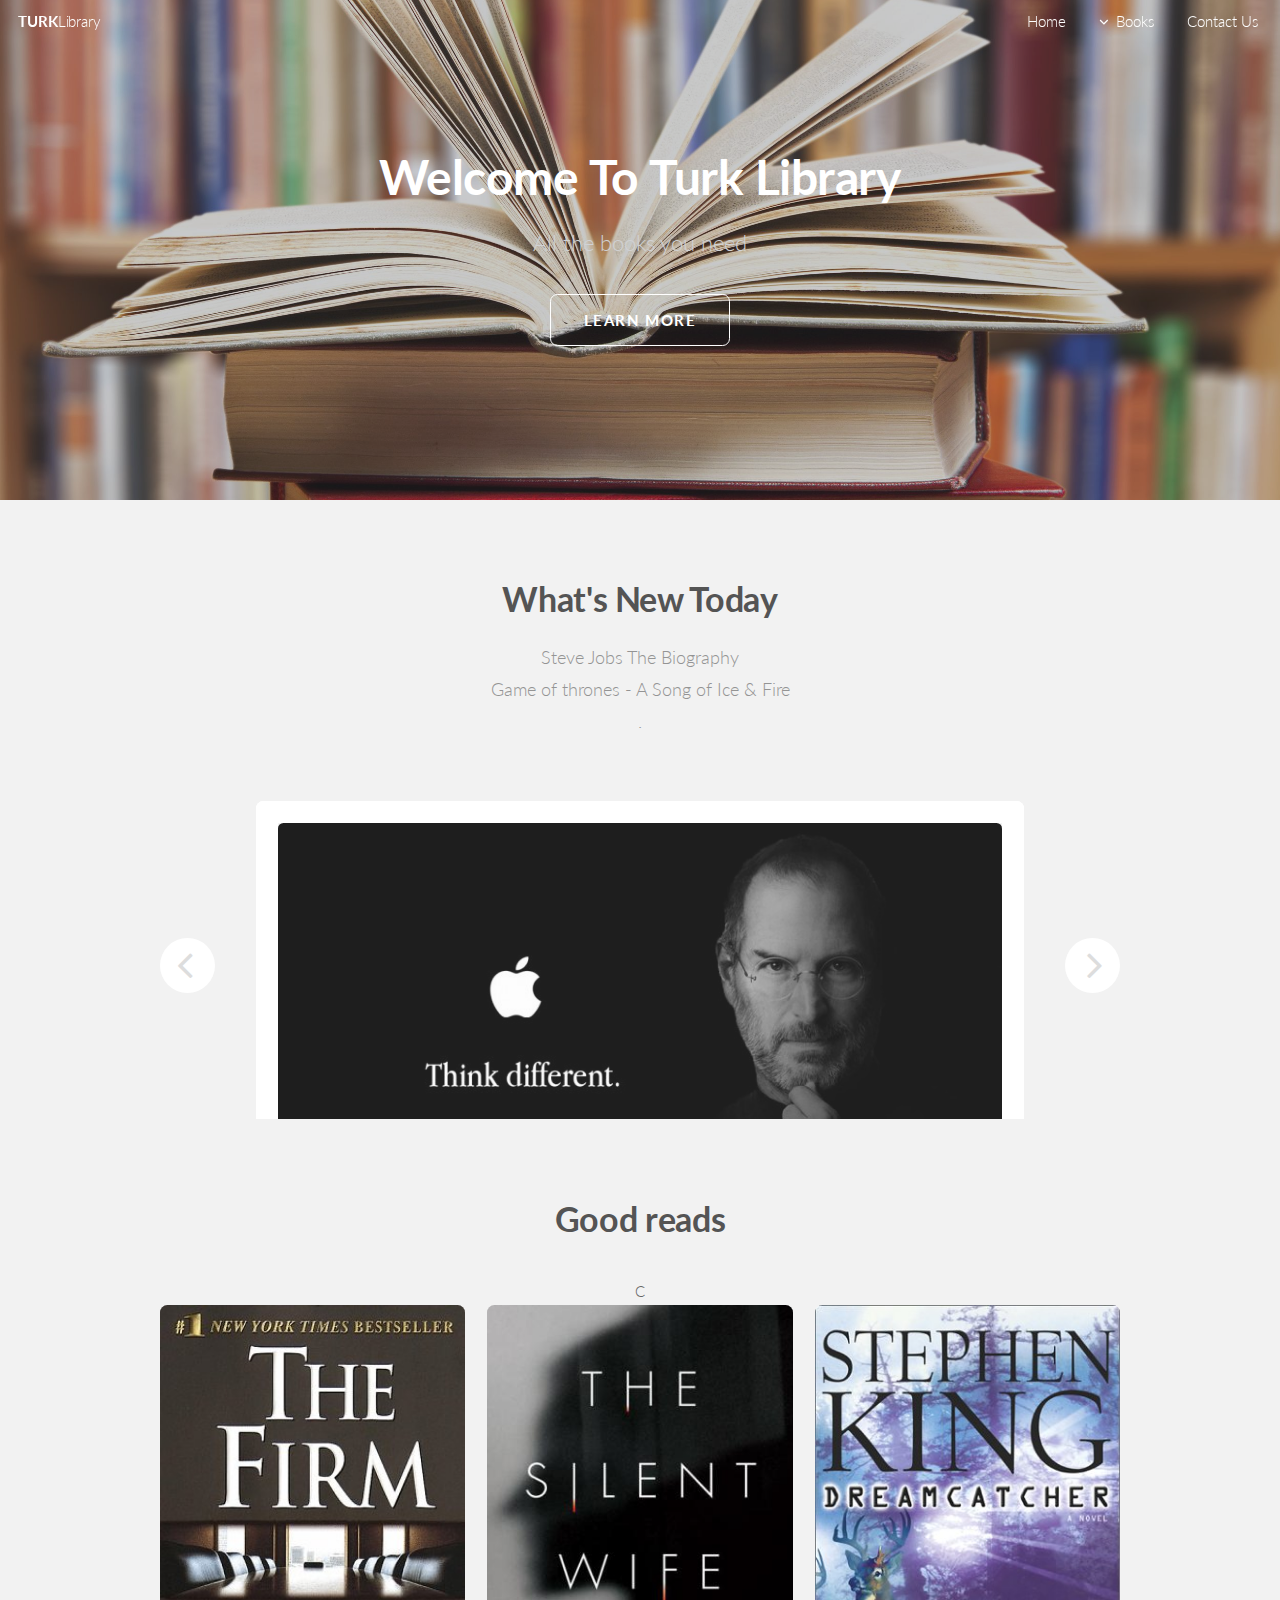
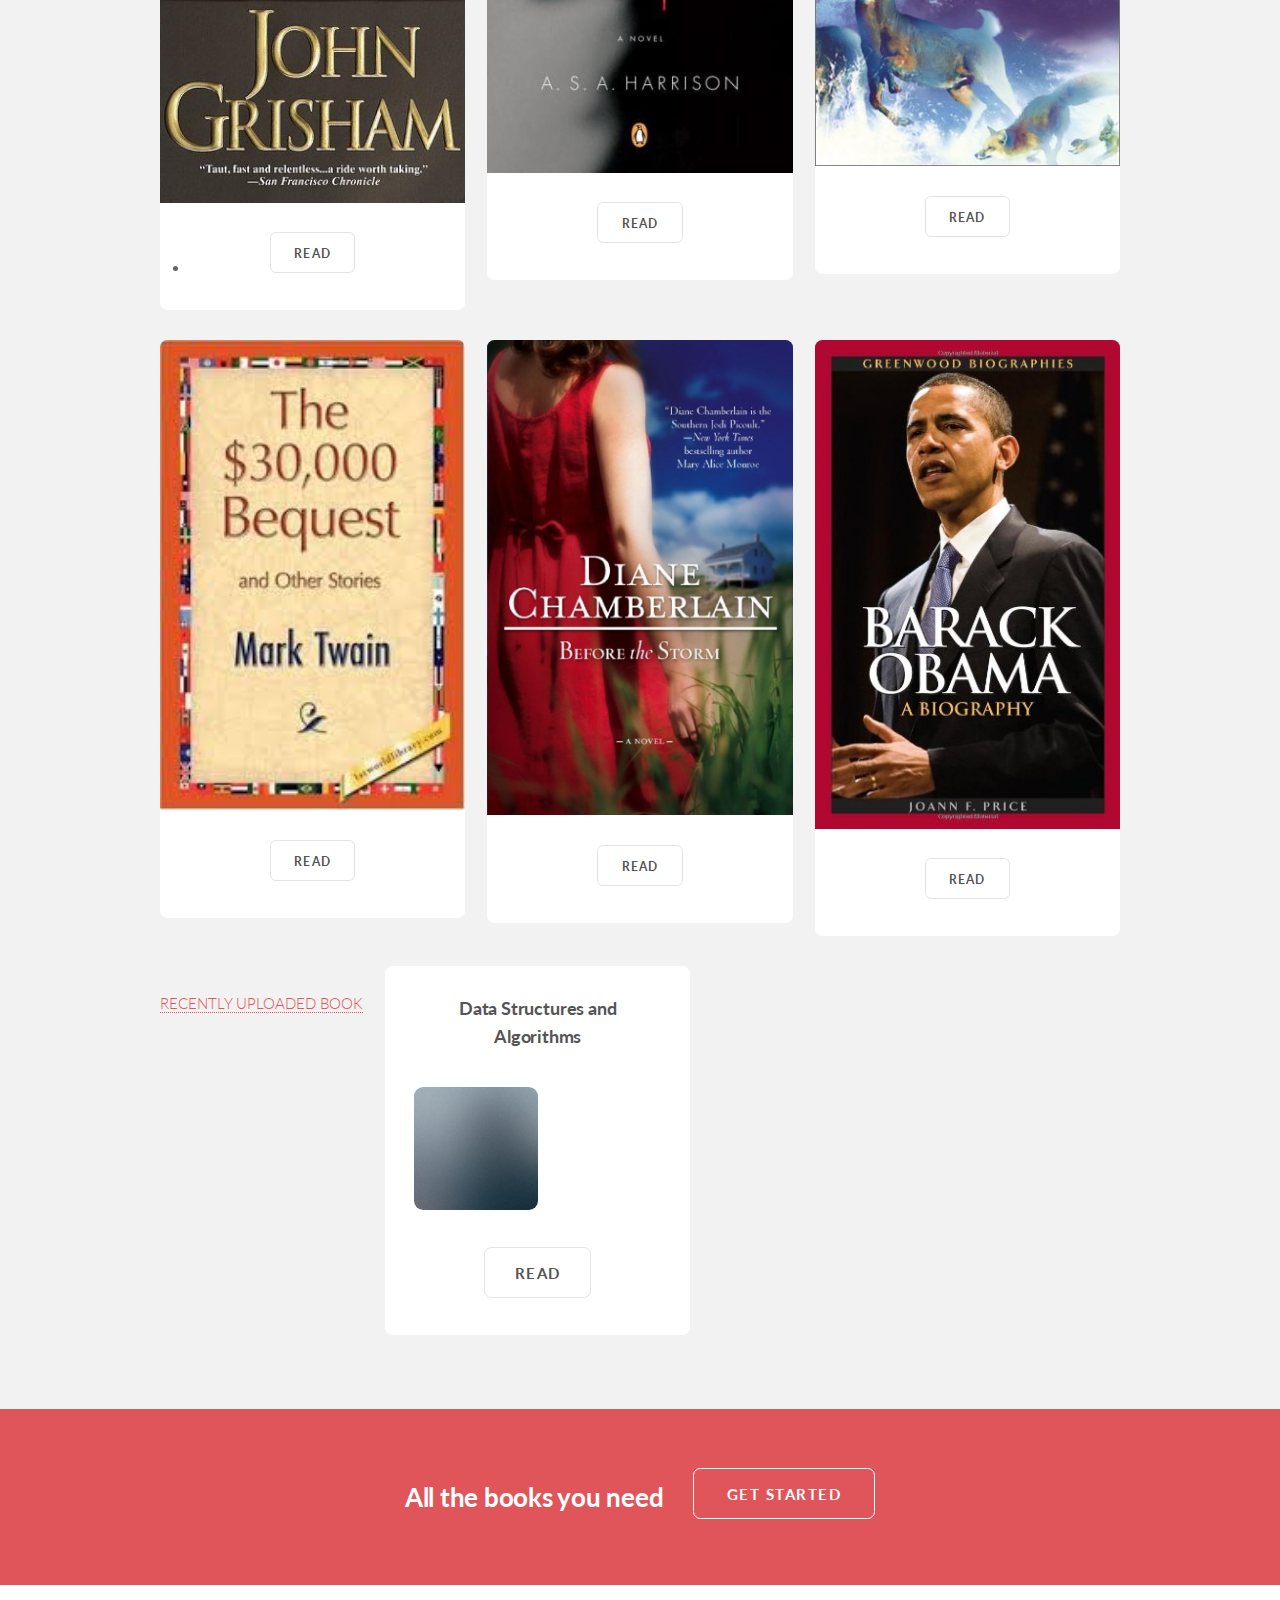
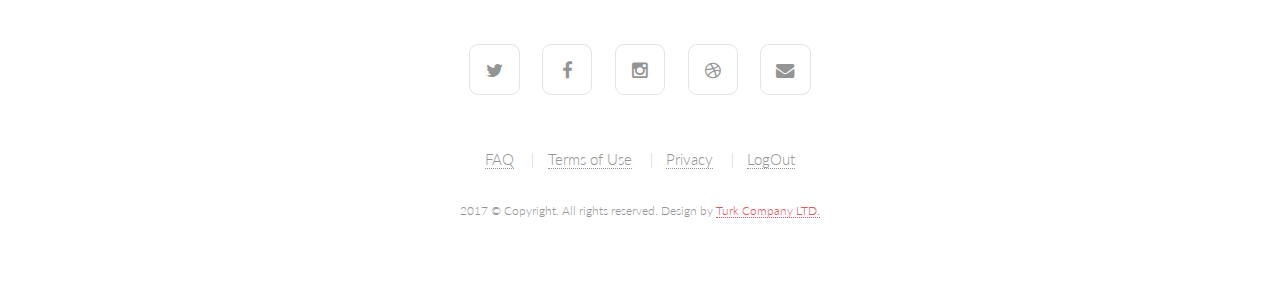
==== commit 4ce104a1: "Updated naming Structure" ====
--- a/ebookedited/index.html
+++ b/ebookedited/index.html
@@ -162,7 +162,7 @@
 			<section id="cta" class="wrapper style3">
 				<h2>All the books you need</h2>
 				<ul class="actions">
-					<li><a href="google.com" class="button big">Get Started</a></li>
+					<li><a href="http://google.com" class="button big">Get Started</a></li>
 				</ul>
 			</section>
 			
